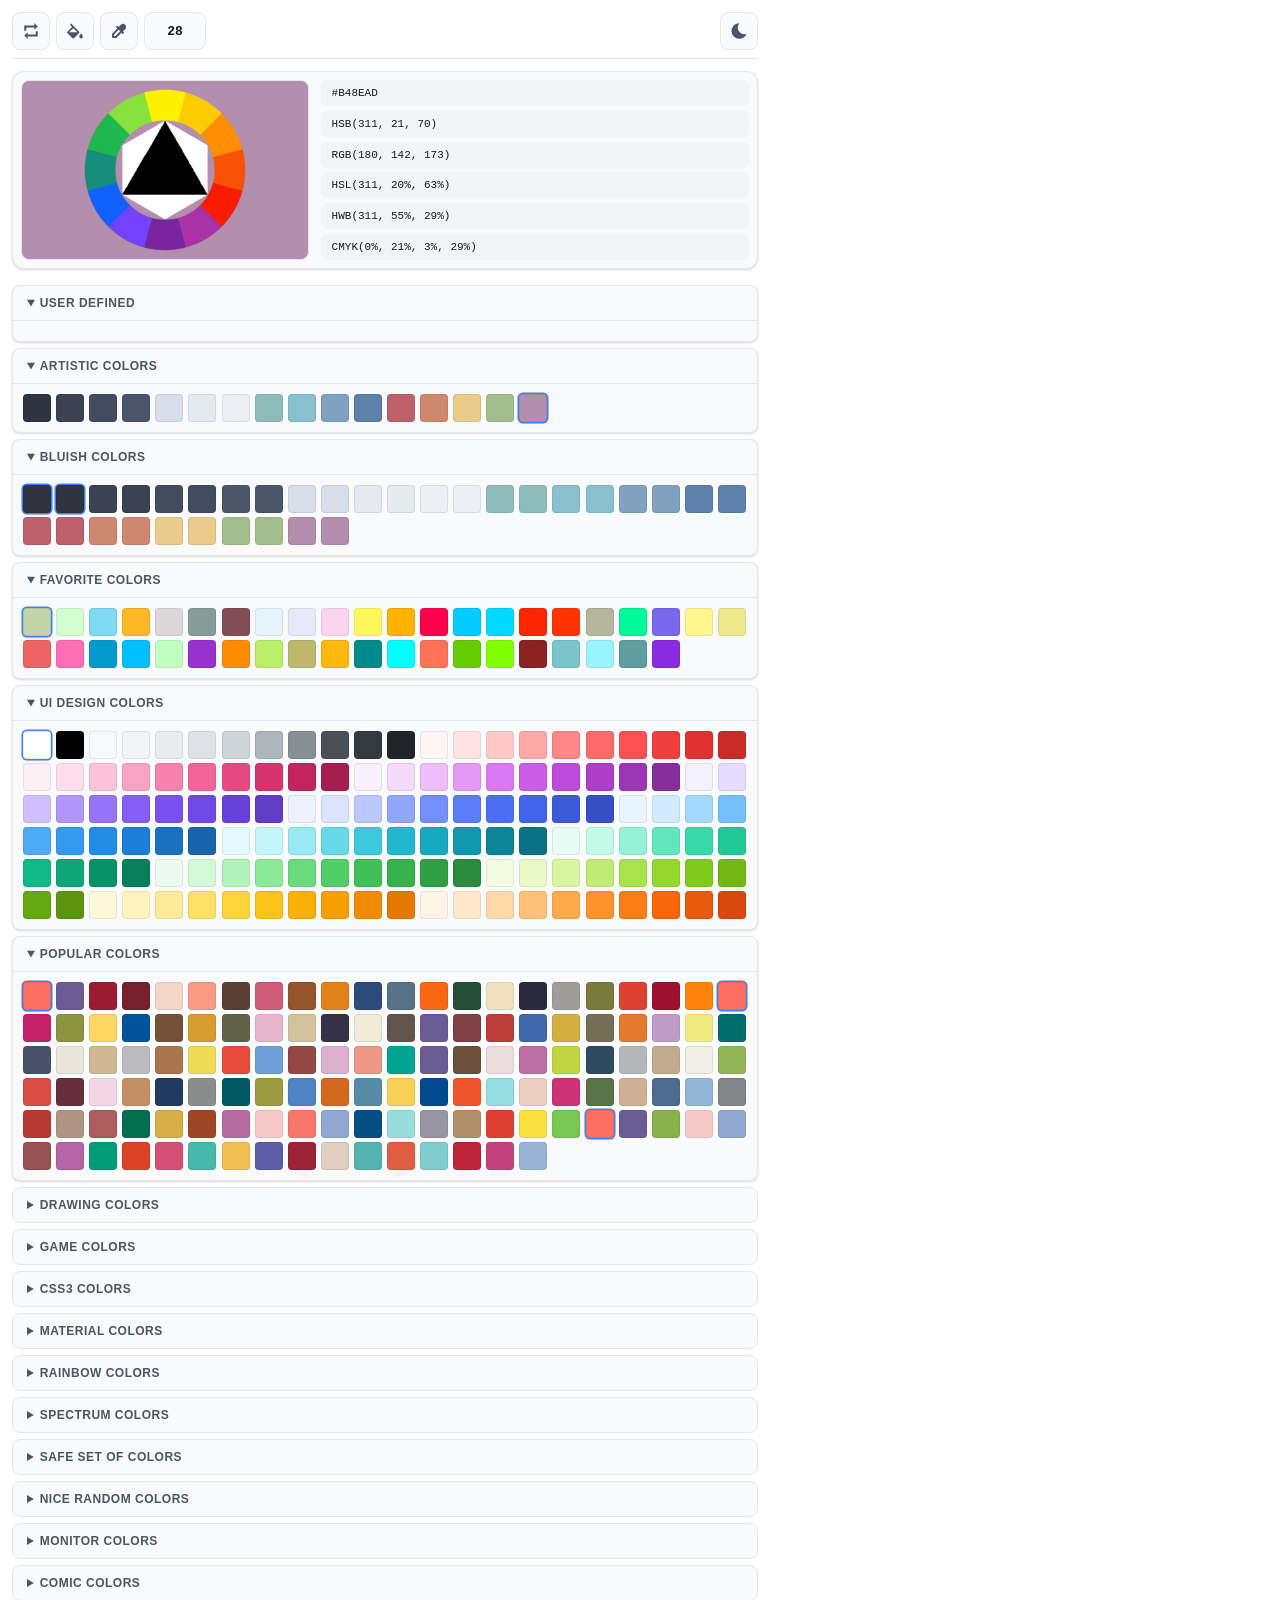
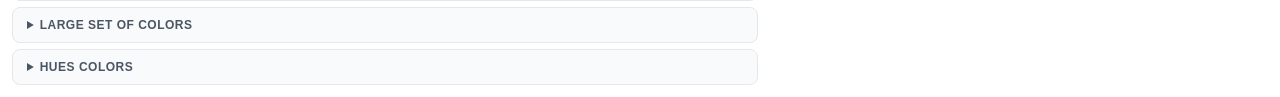
==== chrome/page/index.html @ 73e1370f "Initial commit" ====
<!DOCTYPE html>
<html lang="en">

<head>
  <meta charset="UTF-8">
  <meta http-equiv="Content-Type" content="text/html; charset=utf-8">
  <meta name="viewport" content="width=device-width, initial-scale=1.0">
  <title>Color PickUp</title>
  <link type="text/css" rel="stylesheet" href="index.css">
</head>

<body>
  <!-- Main Header Control Grid -->
  <header class="controlHeader">
    <div class="controlLeft">
      <button class="controlButton" id="clearHistory" title="Clear History">
        <svg>
          <use href="#iconClear"></use>
        </svg>
      </button>
      <button class="controlButton" id="colorPicker" title="Color Picker">
        <svg>
          <use href="#iconColorPicker"></use>
        </svg>
      </button>
      <button class="controlButton" id="eyeDropper" title="Eye Dropper">
        <svg>
          <use href="#iconEyeDropper"></use>
        </svg>
      </button>
      <div class="controlButton" id="tileSize" title="Tile Size (px)">
        <input id="sizeInput" type="number" value="28" min="8" max="128" step="1">
      </div>
    </div>

    <div class="controlRight">
      <button class="toolButton" id="reloadUi" title="Reload UI">
        <svg>
          <use href="#iconReload"></use>
        </svg>
      </button>
      <button class="toolButton" id="themeToggle" title="Dark | Light Mode">
        <svg>
          <use href="#iconTheme"></use>
        </svg>
      </button>
      <button class="toolButton" id="supportLink" title="Support Page">
        <svg>
          <use href="#iconSupport"></use>
        </svg>
      </button>
      <button class="toolButton" id="donationLink" title="Make a Donation">
        <svg>
          <use href="#iconDonation"></use>
        </svg>
      </button>
    </div>
  </header>

  <!-- Main Active Workspace -->
  <main class="pickerWorkspace">
    <div class="colorDisplaySection">
      <div class="colorPreviewContainer">
        <input id="pickerNative" type="color">
      </div>
      <div class="colorDetailsContainer" id="colorDetails">
        <input type="text" value="Loading..." readonly class="colorCodeInput">
        <input type="text" value="Loading..." readonly class="colorCodeInput">
        <input type="text" value="Loading..." readonly class="colorCodeInput">
        <input type="text" value="Loading..." readonly class="colorCodeInput">
        <input type="text" value="Loading..." readonly class="colorCodeInput">
        <input type="text" value="Loading..." readonly class="colorCodeInput">
      </div>
    </div>
  </main>

  <!-- Palette Collapsible Lists -->
  <section class="paletteSection">
    <details class="paletteAccordion" index="0">
      <summary class="paletteSummary">User defined</summary>
      <div class="paletteTiles userTiles"></div>
    </details>
    <details class="paletteAccordion" index="1">
      <summary class="paletteSummary">Artistic colors</summary>
      <div class="paletteTiles artisticTiles"></div>
    </details>
    <details class="paletteAccordion" index="2">
      <summary class="paletteSummary">Bluish colors</summary>
      <div class="paletteTiles bluishTiles"></div>
    </details>
    <details class="paletteAccordion" index="3">
      <summary class="paletteSummary">Favorite colors</summary>
      <div class="paletteTiles favoriteTiles"></div>
    </details>
    <details class="paletteAccordion" index="4">
      <summary class="paletteSummary">UI design colors</summary>
      <div class="paletteTiles uiDesignTiles"></div>
    </details>
    <details class="paletteAccordion" index="5">
      <summary class="paletteSummary">Popular colors</summary>
      <div class="paletteTiles popularTiles"></div>
    </details>
    <details class="paletteAccordion" index="6">
      <summary class="paletteSummary">Drawing colors</summary>
      <div class="paletteTiles drawingTiles"></div>
    </details>
    <details class="paletteAccordion" index="7">
      <summary class="paletteSummary">Game colors</summary>
      <div class="paletteTiles gameTiles"></div>
    </details>
    <details class="paletteAccordion" index="8">
      <summary class="paletteSummary">CSS3 colors</summary>
      <div class="paletteTiles css3Tiles"></div>
    </details>
    <details class="paletteAccordion" index="9">
      <summary class="paletteSummary">Material colors</summary>
      <div class="paletteTiles materialTiles"></div>
    </details>
    <details class="paletteAccordion" index="10">
      <summary class="paletteSummary">Rainbow colors</summary>
      <div class="paletteTiles rainbowTiles"></div>
    </details>
    <details class="paletteAccordion" index="11">
      <summary class="paletteSummary">Spectrum colors</summary>
      <div class="paletteTiles spectrumTiles"></div>
    </details>
    <details class="paletteAccordion" index="12">
      <summary class="paletteSummary">Safe set of colors</summary>
      <div class="paletteTiles safeTiles"></div>
    </details>
    <details class="paletteAccordion" index="13">
      <summary class="paletteSummary">Nice Random colors</summary>
      <div class="paletteTiles randomTiles"></div>
    </details>
    <details class="paletteAccordion" index="14">
      <summary class="paletteSummary">Monitor colors</summary>
      <div class="paletteTiles monitorTiles"></div>
    </details>
    <details class="paletteAccordion" index="15">
      <summary class="paletteSummary">Comic colors</summary>
      <div class="paletteTiles comicTiles"></div>
    </details>
    <details class="paletteAccordion" index="16">
      <summary class="paletteSummary">Large set of colors</summary>
      <div class="paletteTiles largeTiles"></div>
    </details>
    <details class="paletteAccordion" index="17">
      <summary class="paletteSummary">Hues colors</summary>
      <div class="paletteTiles huesTiles"></div>
    </details>
  </section>

  <!-- Embedded Sprite Sheet (Ensures reliable local references across Extension popups and standard Web contexts) -->
  <svg xmlns="http://www.w3.org/2000/svg" style="display: none;">
    <symbol id="iconClear" viewBox="0 0 48 48">
      <path
        d="M 9.8212753,13.365952 H 34.12766 V 20.455317 L 44.25532,10.327657 34.12766,0.199997 V 7.2893585 H 3.744681 V 22.987232 H 9.8212753 Z" />
      <path
        d="M 38.178723,34.634044 13.872338,34.634037 13.872339,27.544678 3.744681,37.672337 13.872339,47.8 13.87234,40.710639 44.255317,40.710637 44.255318,25.012763 38.178724,25.012764 Z" />
    </symbol>
    <symbol id="iconColorPicker" viewBox="0 0 48 48">
      <path
        d="M 35.906476,25.148906 12.562765,1.8051949 8.8679796,5.4999776 15.08253,11.714523 1.6481437,25.148906 C 0.12061846,26.676428 0.12061846,29.15703 1.6481437,30.684552 L 16.009483,45.045899 C 16.766726,45.816189 17.772016,46.194805 18.777306,46.194805 19.782607,46.194805 20.787897,45.816189 21.545129,45.045899 L 35.906476,30.684552 C 37.433998,29.15703 37.433998,26.676428 35.906476,25.148906 Z M 6.25683,27.916729 18.777306,15.40931 31.297794,27.916729 Z M 42.277691,31.833458 C 42.277691,31.833458 37.055382,37.486604 37.055382,40.972496 37.055382,43.857819 39.392368,46.194805 42.277691,46.194805 45.163014,46.194805 47.5,43.857819 47.5,40.972496 47.5,37.486604 42.277691,31.833458 42.277691,31.833458 Z" />
    </symbol>
    <symbol id="iconEyeDropper" viewBox="0 0 96 96">
      <path
        d="M90,24.0217a17.9806,17.9806,0,0,0-5.2969-12.7968,18.5331,18.5331,0,0,0-25.6054,0L46.23,24.0972,41.9121,19.78a5.9994,5.9994,0,1,0-8.4844,8.4844l4.3184,4.3184L7.7578,62.5647A5.9956,5.9956,0,0,0,6,66.8069V83.9221a5.9966,5.9966,0,0,0,6,6H29.1152a5.9956,5.9956,0,0,0,4.2422-1.7578L63.34,58.176l4.3184,4.3184A5.9994,5.9994,0,0,0,76.1426,54.01L71.825,49.6924,84.6973,36.8245A17.9861,17.9861,0,0,0,90,24.0217Zm-63.3691,53.9H18V69.2913L46.2305,41.0667l8.625,8.625Z" />
    </symbol>
    <symbol id="iconReload" viewBox="0 0 512 512">
      <path
        d="M281.525,228.102l104.758-78.042 c12.082-12.085,12.082-24.259,0-36.342L281.525,35.674c-3.274-2.359-7.359-3.725-11.723-3.725c-10.992,0-19.803,8.536-19.803,19.083  v35.429C144.611,86.737,59.205,172.046,59.205,277.258c0,105.396,85.672,190.793,191.248,190.793 c98.03,0,178.809-73.498,189.977-168.169c0.092-0.275,0.367-3.187,0.367-4.455c0-9.992-8.181-18.169-18.261-18.169h-45.793 c-14.993,0-26.349,10.355-27.893,18.986c-8.811,46.156-49.519,80.954-98.397,80.954c-55.329,0-100.127-44.701-100.127-99.94 c0-55.064,44.523-99.667,99.674-99.941v35.437c0,10.541,8.811,19.076,19.803,19.076C274.166,231.83,278.251,230.471,281.525,228.102 z" />
    </symbol>
    <symbol id="iconTheme" viewBox="0 0 122.8799 122.8799">
      <path
        d="M 63.550085,1.4875858 A 60.101027,60.101027 0 0 0 3.45,61.587666 60.101027,60.101027 0 0 0 63.550085,121.6899 60.101027,60.101027 0 0 0 119.56373,83.196612 50.463617,50.463617 0 0 1 102.0998,86.352622 50.463617,50.463617 0 0 1 51.637166,35.887862 50.463617,50.463617 0 0 1 65.189815,1.5691534 60.101027,60.101027 0 0 0 63.550085,1.4875858 Z" />
    </symbol>
    <symbol id="iconSupport" viewBox="0 0 1792 1792">
      <path
        d="M1088 1256v240q0 16-12 28t-28 12h-240q-16 0-28-12t-12-28v-240q0-16 12-28t28-12h240q16 0 28 12t12 28zm316-600q0 54-15.5 101t-35 76.5-55 59.5-57.5 43.5-61 35.5q-41 23-68.5 65t-27.5 67q0 17-12 32.5t-28 15.5h-240q-15 0-25.5-18.5t-10.5-37.5v-45q0-83 65-156.5t143-108.5q59-27 84-56t25-76q0-42-46.5-74t-107.5-32q-65 0-108 29-35 25-107 115-13 16-31 16-12 0-25-8l-164-125q-13-10-15.5-25t5.5-28q160-266 464-266 80 0 161 31t146 83 106 127.5 41 158.5z" />
    </symbol>
    <symbol id="iconDonation" viewBox="-0.709 -11.555 141.732 141.732">
      <path
        d="M140.314,37.654C140.314,16.858,123.402,0,102.537,0c-13.744,0-25.77,7.317-32.379,18.255C63.549,7.317,51.521,0,37.777,0 C16.912,0,0,16.858,0,37.654c0,10.821,4.588,20.57,11.922,27.438h-0.01l54.084,51.584c0.992,1.188,2.48,1.945,4.148,1.945 c1.545,0,2.936-0.653,3.92-1.696l54.346-51.833h-0.016C135.729,58.225,140.314,48.476,140.314,37.654" />
    </symbol>
  </svg>

  <!-- External Palette Data Sources (Order maintained relative to /page/) -->
  <script type="text/javascript" src="pallets/artistic.js"></script>
  <script type="text/javascript" src="pallets/bluish.js"></script>
  <script type="text/javascript" src="pallets/comic.js"></script>
  <script type="text/javascript" src="pallets/css3.js"></script>
  <script type="text/javascript" src="pallets/drawing.js"></script>
  <script type="text/javascript" src="pallets/favorite.js"></script>
  <script type="text/javascript" src="pallets/game.js"></script>
  <script type="text/javascript" src="pallets/hues.js"></script>
  <script type="text/javascript" src="pallets/large.js"></script>
  <script type="text/javascript" src="pallets/material.js"></script>
  <script type="text/javascript" src="pallets/monitor.js"></script>
  <script type="text/javascript" src="pallets/popular.js"></script>
  <script type="text/javascript" src="pallets/rainbow.js"></script>
  <script type="text/javascript" src="pallets/random.js"></script>
  <script type="text/javascript" src="pallets/safe.js"></script>
  <script type="text/javascript" src="pallets/spectrum.js"></script>
  <script type="text/javascript" src="pallets/ui.js"></script>

  <script type="text/javascript" src="pallets/notify.js"></script>
  <!-- Main Script -->
  <script type="text/javascript" src="index.js"></script>
</body>

</html>
---- chrome/page/index.css ----
:root {
  /* Dynamic Tile Dimensions (Modified by JS) */
  --tileWidth: 28px;
  --tileHeight: 28px;

  /* Light Theme Color Tokens */
  --bgColor: #ffffff;
  --surfaceColor: #f9fafb;
  --surfaceColorSecondary: #f3f4f6;
  --surfaceColorHover: #e5e7eb;
  --textColor: #111827;
  --textColorMuted: #4b5563;
  --borderColor: #e5e7eb;
  --accentColor: #3b82f6;
  --shadowSubtle: 0 1px 3px rgba(0, 0, 0, 0.1), 0 1px 2px rgba(0, 0, 0, 0.06);
  --shadowMedium: 0 4px 6px -1px rgba(0, 0, 0, 0.1), 0 2px 4px -1px rgba(0, 0, 0, 0.06);
  --fontSans: -apple-system, BlinkMacSystemFont, "Segoe UI", Roboto, "Helvetica Neue", Arial, sans-serif;
  --fontMono: ui-monospace, SFMono-Regular, Menlo, Monaco, Consolas, monospace;
}

/* Dark Theme Color Tokens */
html[theme="dark"] {
  --bgColor: #121212;
  --surfaceColor: #1e1e1e;
  --surfaceColorSecondary: #272727;
  --surfaceColorHover: #333333;
  --textColor: #f9fafb;
  --textColorMuted: #9ca3af;
  --borderColor: #2d2d2d;
  --shadowSubtle: 0 1px 3px rgba(0, 0, 0, 0.3);
  --shadowMedium: 0 4px 12px rgba(0, 0, 0, 0.4);
}

/* Base Document Reset */
* {
  box-sizing: border-box;
  margin: 0;
  padding: 0;
}

body {
  font-family: var(--fontSans);
  color: var(--textColor);
  background-color: var(--bgColor);
  width: 100%;
  min-width: 440px;
  max-width: 770px;
  overflow-x: hidden;
  overflow-y: auto;
  height: auto;
  min-height: 500px;
  padding: 12px;
  transition: background-color 0.2s ease, color 0.2s ease;
}

/* 1. Header & Control Bar styling */
.controlHeader {
  display: flex;
  justify-content: space-between;
  align-items: center;
  border-bottom: 1px solid var(--borderColor);
  padding-bottom: 8px;
  margin-bottom: 12px;
}

.controlLeft,
.controlRight {
  display: flex;
  gap: 6px;
  align-items: center;
}

/* Unified Control Buttons */
.controlButton,
.toolButton {
  background: var(--surfaceColor);
  border: 1px solid var(--borderColor);
  border-radius: 8px;
  cursor: pointer;
  width: 38px;
  height: 38px;
  display: flex;
  align-items: center;
  justify-content: center;
  transition: all 0.15s ease-in-out;
  color: var(--textColor);
}

.controlButton:hover,
.toolButton:hover {
  background-color: var(--surfaceColorHover);
  box-shadow: var(--shadowSubtle);
  transform: translateY(-1px);
}

.controlButton svg,
.toolButton svg {
  width: 16px;
  height: 16px;
  fill: var(--textColorMuted);
  pointer-events: none;
  transition: fill 0.15s ease;
}

.controlButton:hover svg,
.toolButton:hover svg {
  fill: var(--textColor);
}

/* Tile Size Control Specifics */
#tileSize {
  width: auto;
  padding: 0 6px;
}

#sizeInput {
  background: transparent;
  border: none;
  color: var(--textColor);
  font-family: var(--fontMono);
  font-weight: 600;
  font-size: 13px;
  width: 48px;
  text-align: center;
  outline: none;
}

#sizeInput::-webkit-inner-spin-button,
#sizeInput::-webkit-outer-spin-button {
  appearance: none;
  display: none;
  opacity: 1;
}

/* Hide Web specific controls inside extension popup contexts */
html[context="webapp"] #reloadUi,
html[context="webapp"] #supportLink,
html[context="webapp"] #donationLink {
  display: none;
}

/* 2. Workspace & Color Details Area */
.pickerWorkspace {
  margin-bottom: 16px;
}

.colorDisplaySection {
  display: flex;
  background-color: var(--surfaceColor);
  border: 1px solid var(--borderColor);
  border-radius: 12px;
  padding: 8px;
  gap: 12px;
  box-shadow: var(--shadowSubtle);
}

/* Color Picker Container styling */
.colorPreviewContainer {
  flex: 1;
  min-width: 130px;
  height: 180px;
  border-radius: 8px;
  overflow: hidden;
  border: 1px solid var(--borderColor);
  cursor: pointer;
  position: relative;
  background-size: 16px 16px;
  background-image:
    linear-gradient(45deg, var(--borderColor) 25%, transparent 25%),
    linear-gradient(-45deg, var(--borderColor) 25%, transparent 25%),
    linear-gradient(45deg, transparent 75%, var(--borderColor) 75%),
    linear-gradient(-45deg, transparent 75%, var(--borderColor) 75%);
  transition: transform 0.2s ease;
}

.colorPreviewContainer:hover {
  transform: scale(1.01);
}

#pickerNative {
  width: 100%;
  min-height: 100px;
  height: 100%;
  opacity: 0;
  cursor: pointer;
}

/* Numeric Code Inputs Column */
.colorDetailsContainer {
  display: flex;
  flex-direction: column;
  justify-content: space-between;
  gap: 4px;
  flex: 1.5;
}

.colorCodeInput {
  background: var(--surfaceColorSecondary);
  color: var(--textColor);
  border: 1px solid transparent;
  border-radius: 6px;
  height: 26px;
  font-family: var(--fontMono);
  font-size: 11px;
  font-weight: 500;
  padding: 0 10px;
  width: 100%;
  cursor: pointer;
  text-align: left;
  outline: none;
  transition: all 0.15s ease;
}

.colorCodeInput:hover {
  background-color: var(--surfaceColorHover);
  border-color: var(--borderColor);
  box-shadow: var(--shadowSubtle);
}

/* 3. Palette Expansion Accoridons */
.paletteSection {
  display: flex;
  flex-direction: column;
  gap: 6px;
}

.paletteAccordion {
  background-color: var(--surfaceColor);
  border: 1px solid var(--borderColor);
  border-radius: 8px;
  overflow: hidden;
  transition: box-shadow 0.2s ease;
}

.paletteAccordion[open] {
  box-shadow: var(--shadowSubtle);
}

.paletteSummary {
  padding: 10px 14px;
  font-size: 12px;
  font-weight: 600;
  letter-spacing: 0.5px;
  cursor: pointer;
  user-select: none;
  text-transform: uppercase;
  color: var(--textColorMuted);
  outline: none;
  transition: background-color 0.15s ease, color 0.15s ease;
}

.paletteSummary:hover {
  background-color: var(--surfaceColorHover);
  color: var(--textColor);
}

/* Palette Tile Grids */
.paletteTiles {
  padding: 10px;
  border-top: 1px solid var(--borderColor);
  display: grid;
  grid-template-columns: repeat(auto-fill, minmax(var(--tileWidth), 1fr));
  gap: 4px;
  max-height: 240px;
  overflow-y: auto;
}

.paletteTiles input {
  border: 1px solid rgba(0, 0, 0, 0.08);
  padding: 0;
  margin: 0;
  cursor: pointer;
  border-radius: 4px;
  width: var(--tileWidth) !important;
  height: var(--tileHeight) !important;
  min-width: var(--tileWidth);
  max-width: var(--tileWidth);
  min-height: var(--tileHeight);
  max-height: var(--tileHeight);
  outline: none;
  text-align: center;
  color: transparent;
  transition: transform 0.1s cubic-bezier(0.175, 0.885, 0.32, 1.275), box-shadow 0.1s ease;
}

html[theme="dark"] .paletteTiles input {
  border-color: rgba(255, 255, 255, 0.08);
}

.paletteTiles input:hover {
  transform: scale(1.25);
  box-shadow: var(--shadowMedium);
  z-index: 5;
}

/* Style for selected state checkmark within tile inputs */
.paletteTiles input[value="✓"] {
  color: rgb(189, 187, 187) !important;
  font-size: 11px;
  font-weight: bold;
  text-shadow: 0 1px 2px rgba(0, 0, 0, 0.6);
}

/* 4. Responsive Adaptations */
@media (max-width: 480px) {
  body {
    min-width: 360px;
    padding: 8px;
  }

  .colorDisplaySection {
    flex-direction: column;
  }

  .colorPreviewContainer {
    width: 100%;
    height: 120px;
  }
}
::-webkit-scrollbar {
    width: 4px;
    height: 4px;
}

::-webkit-scrollbar-track {
    background: transparent;
    margin-block:5px;}

::-webkit-scrollbar-thumb {
    background: var(--accentColor);
    border-radius:20px;
    cursor: grab;
}

::-webkit-scrollbar-thumb:active {
    background: var(--surfaceColorHover);
    cursor: grabbing;
}
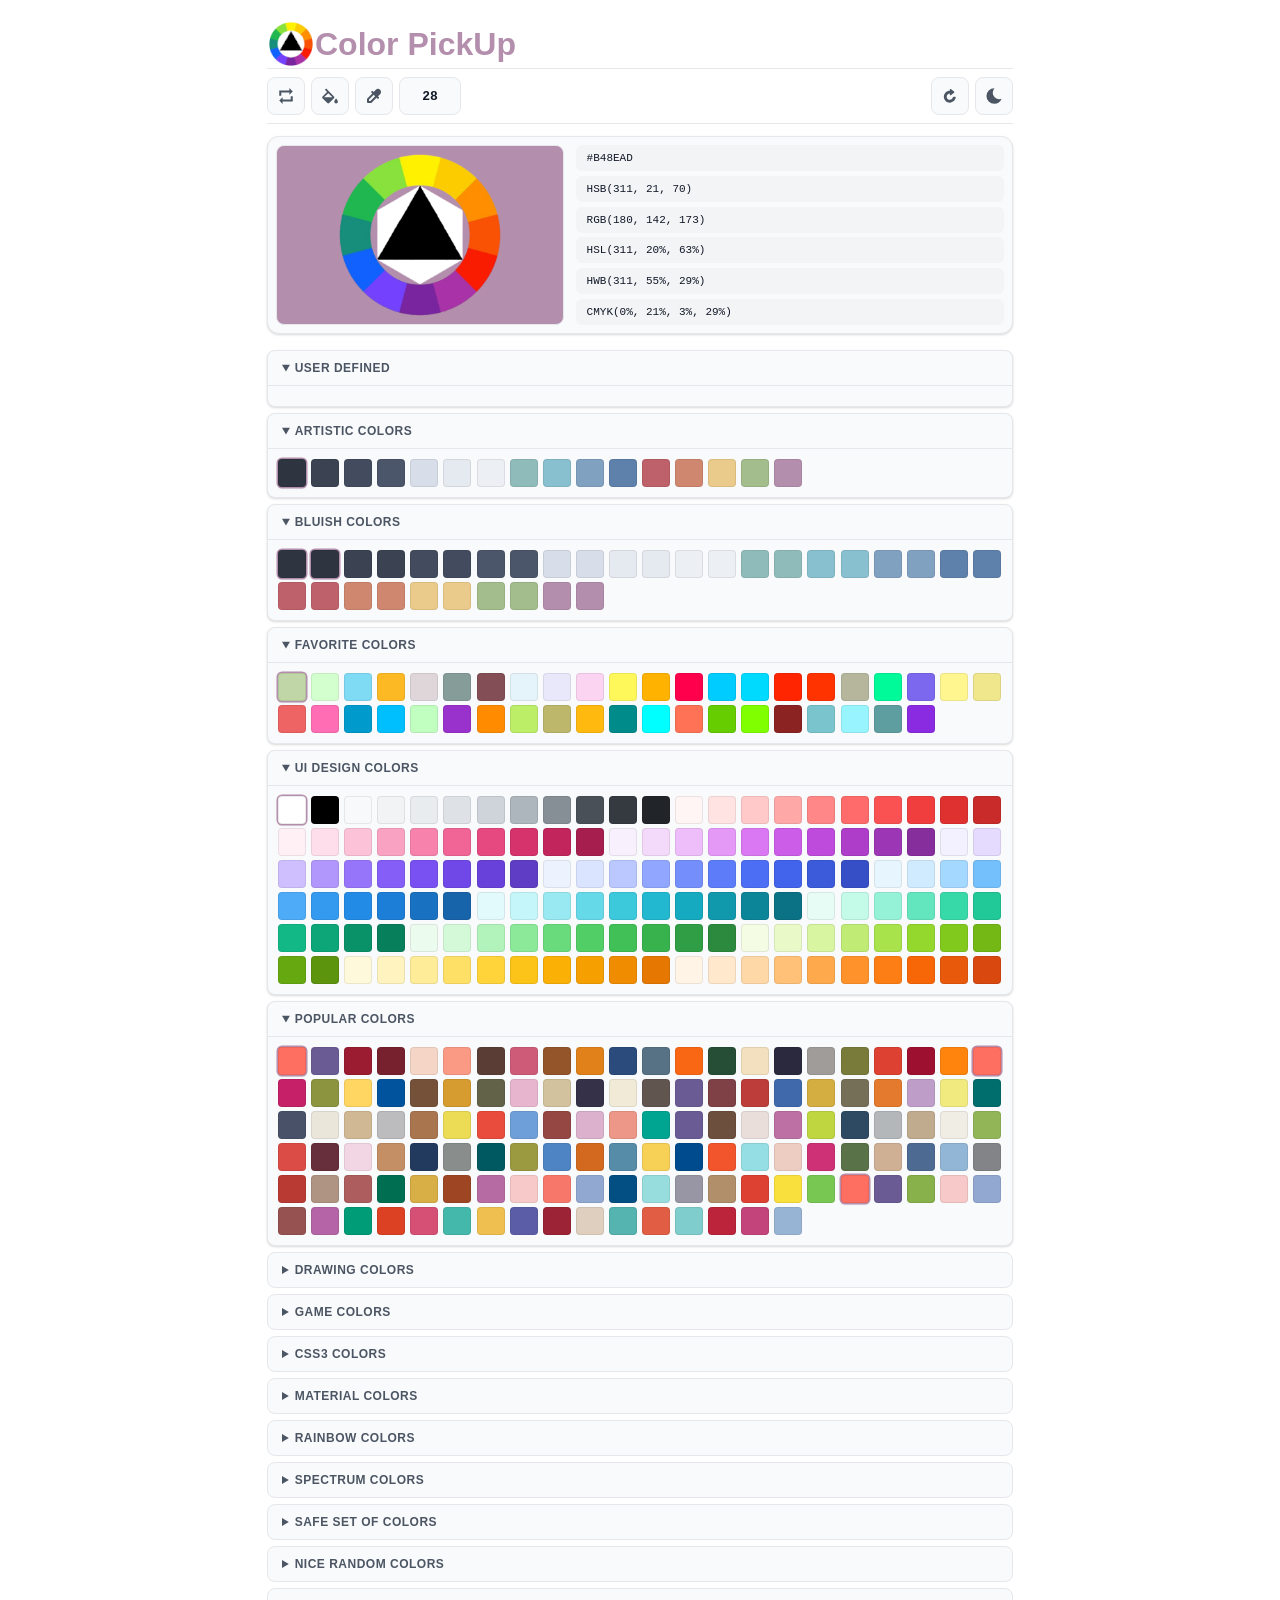
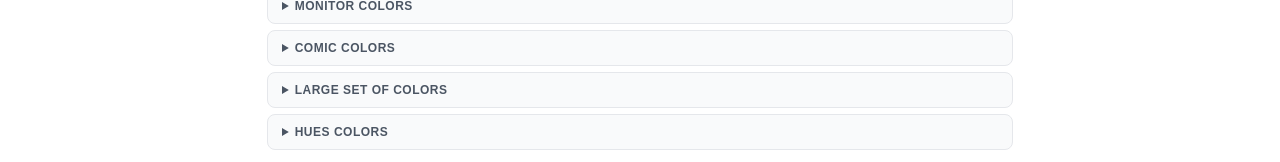
==== commit e8867a3b: "Update & improve the ui and boost the performance add new auto accent feature match to selected colo" ====
--- a/chrome/page/index.html
+++ b/chrome/page/index.html
@@ -5,59 +5,55 @@
   <meta charset="UTF-8">
   <meta http-equiv="Content-Type" content="text/html; charset=utf-8">
   <meta name="viewport" content="width=device-width, initial-scale=1.0">
+  
+  <link rel="manifest" href="manifest.webmanifest">
   <title>Color PickUp</title>
   <link type="text/css" rel="stylesheet" href="index.css">
 </head>
 
 <body>
-  <!-- Main Header Control Grid -->
-  <header class="controlHeader">
-    <div class="controlLeft">
-      <button class="controlButton" id="clearHistory" title="Clear History">
-        <svg>
-          <use href="#iconClear"></use>
-        </svg>
-      </button>
-      <button class="controlButton" id="colorPicker" title="Color Picker">
-        <svg>
-          <use href="#iconColorPicker"></use>
-        </svg>
-      </button>
-      <button class="controlButton" id="eyeDropper" title="Eye Dropper">
-        <svg>
-          <use href="#iconEyeDropper"></use>
-        </svg>
-      </button>
-      <div class="controlButton" id="tileSize" title="Tile Size (px)">
-        <input id="sizeInput" type="number" value="28" min="8" max="128" step="1">
+  <header class="header">
+    <div class="titleHeader">
+      <img src="../icons/48.png" alt="">
+      <h1 class="titleHeaderHeading" id="titleHeaderHeading">Color PickUp</h1>
+    </div>
+    <div class="controlHeader">
+      <div class="controlLeft">
+        <button class="controlButton" id="clearHistory" title="Clear History">
+          <svg>
+            <use href="#iconClear"></use>
+          </svg>
+        </button>
+        <button class="controlButton" id="colorPicker" title="Color Picker">
+          <svg>
+            <use href="#iconColorPicker"></use>
+          </svg>
+        </button>
+        <button class="controlButton" id="eyeDropper" title="Eye Dropper">
+          <svg>
+            <use href="#iconEyeDropper"></use>
+          </svg>
+        </button>
+        <div class="controlButton" id="tileSize" title="Tile Size (px)">
+          <input id="sizeInput" type="number" value="28" min="8" max="128" step="1">
+        </div>
       </div>
-    </div>
 
-    <div class="controlRight">
-      <button class="toolButton" id="reloadUi" title="Reload UI">
-        <svg>
-          <use href="#iconReload"></use>
-        </svg>
-      </button>
-      <button class="toolButton" id="themeToggle" title="Dark | Light Mode">
-        <svg>
-          <use href="#iconTheme"></use>
-        </svg>
-      </button>
-      <button class="toolButton" id="supportLink" title="Support Page">
-        <svg>
-          <use href="#iconSupport"></use>
-        </svg>
-      </button>
-      <button class="toolButton" id="donationLink" title="Make a Donation">
-        <svg>
-          <use href="#iconDonation"></use>
-        </svg>
-      </button>
+      <div class="controlRight">
+        <button class="toolButton" id="reloadUi" title="Reload UI">
+          <svg>
+            <use href="#iconReload"></use>
+          </svg>
+        </button>
+        <button class="toolButton" id="themeToggle" title="Dark | Light Mode">
+          <svg>
+            <use href="#iconTheme"></use>
+          </svg>
+        </button>
+      </div>
     </div>
   </header>
 
-  <!-- Main Active Workspace -->
   <main class="pickerWorkspace">
     <div class="colorDisplaySection">
       <div class="colorPreviewContainer">
@@ -74,7 +70,6 @@
     </div>
   </main>
 
-  <!-- Palette Collapsible Lists -->
   <section class="paletteSection">
     <details class="paletteAccordion" index="0">
       <summary class="paletteSummary">User defined</summary>
@@ -150,7 +145,6 @@
     </details>
   </section>
 
-  <!-- Embedded Sprite Sheet (Ensures reliable local references across Extension popups and standard Web contexts) -->
   <svg xmlns="http://www.w3.org/2000/svg" style="display: none;">
     <symbol id="iconClear" viewBox="0 0 48 48">
       <path
@@ -174,17 +168,8 @@
       <path
         d="M 63.550085,1.4875858 A 60.101027,60.101027 0 0 0 3.45,61.587666 60.101027,60.101027 0 0 0 63.550085,121.6899 60.101027,60.101027 0 0 0 119.56373,83.196612 50.463617,50.463617 0 0 1 102.0998,86.352622 50.463617,50.463617 0 0 1 51.637166,35.887862 50.463617,50.463617 0 0 1 65.189815,1.5691534 60.101027,60.101027 0 0 0 63.550085,1.4875858 Z" />
     </symbol>
-    <symbol id="iconSupport" viewBox="0 0 1792 1792">
-      <path
-        d="M1088 1256v240q0 16-12 28t-28 12h-240q-16 0-28-12t-12-28v-240q0-16 12-28t28-12h240q16 0 28 12t12 28zm316-600q0 54-15.5 101t-35 76.5-55 59.5-57.5 43.5-61 35.5q-41 23-68.5 65t-27.5 67q0 17-12 32.5t-28 15.5h-240q-15 0-25.5-18.5t-10.5-37.5v-45q0-83 65-156.5t143-108.5q59-27 84-56t25-76q0-42-46.5-74t-107.5-32q-65 0-108 29-35 25-107 115-13 16-31 16-12 0-25-8l-164-125q-13-10-15.5-25t5.5-28q160-266 464-266 80 0 161 31t146 83 106 127.5 41 158.5z" />
-    </symbol>
-    <symbol id="iconDonation" viewBox="-0.709 -11.555 141.732 141.732">
-      <path
-        d="M140.314,37.654C140.314,16.858,123.402,0,102.537,0c-13.744,0-25.77,7.317-32.379,18.255C63.549,7.317,51.521,0,37.777,0 C16.912,0,0,16.858,0,37.654c0,10.821,4.588,20.57,11.922,27.438h-0.01l54.084,51.584c0.992,1.188,2.48,1.945,4.148,1.945 c1.545,0,2.936-0.653,3.92-1.696l54.346-51.833h-0.016C135.729,58.225,140.314,48.476,140.314,37.654" />
-    </symbol>
   </svg>
 
-  <!-- External Palette Data Sources (Order maintained relative to /page/) -->
   <script type="text/javascript" src="pallets/artistic.js"></script>
   <script type="text/javascript" src="pallets/bluish.js"></script>
   <script type="text/javascript" src="pallets/comic.js"></script>
@@ -204,8 +189,8 @@
   <script type="text/javascript" src="pallets/ui.js"></script>
 
   <script type="text/javascript" src="pallets/notify.js"></script>
-  <!-- Main Script -->
   <script type="text/javascript" src="index.js"></script>
+  <script src="toaster.js"></script>
 </body>
 
 </html>
--- a/chrome/page/index.css
+++ b/chrome/page/index.css
@@ -1,9 +1,6 @@
 :root {
-  /* Dynamic Tile Dimensions (Modified by JS) */
   --tileWidth: 28px;
   --tileHeight: 28px;
-
-  /* Light Theme Color Tokens */
   --bgColor: #ffffff;
   --surfaceColor: #f9fafb;
   --surfaceColorSecondary: #f3f4f6;
@@ -18,7 +15,6 @@
   --fontMono: ui-monospace, SFMono-Regular, Menlo, Monaco, Consolas, monospace;
 }
 
-/* Dark Theme Color Tokens */
 html[theme="dark"] {
   --bgColor: #121212;
   --surfaceColor: #1e1e1e;
@@ -31,7 +27,6 @@
   --shadowMedium: 0 4px 12px rgba(0, 0, 0, 0.4);
 }
 
-/* Base Document Reset */
 * {
   box-sizing: border-box;
   margin: 0;
@@ -45,15 +40,28 @@
   width: 100%;
   min-width: 440px;
   max-width: 770px;
-  overflow-x: hidden;
-  overflow-y: auto;
+  overflow: hidden auto;
   height: auto;
   min-height: 500px;
   padding: 12px;
+  margin: auto;
   transition: background-color 0.2s ease, color 0.2s ease;
 }
 
-/* 1. Header & Control Bar styling */
+.titleHeader {
+  pointer-events: none;
+  display: flex;
+  justify-content: flex-start;
+  align-items: center;
+  margin: 0.5rem auto;
+  border-bottom: 1px solid var(--borderColor);
+}
+
+.titleHeaderHeading {
+  font-size: 2rem;
+  font-weight: 700;
+}
+
 .controlHeader {
   display: flex;
   justify-content: space-between;
@@ -70,7 +78,6 @@
   align-items: center;
 }
 
-/* Unified Control Buttons */
 .controlButton,
 .toolButton {
   background: var(--surfaceColor);
@@ -107,7 +114,6 @@
   fill: var(--textColor);
 }
 
-/* Tile Size Control Specifics */
 #tileSize {
   width: auto;
   padding: 0 6px;
@@ -132,14 +138,6 @@
   opacity: 1;
 }
 
-/* Hide Web specific controls inside extension popup contexts */
-html[context="webapp"] #reloadUi,
-html[context="webapp"] #supportLink,
-html[context="webapp"] #donationLink {
-  display: none;
-}
-
-/* 2. Workspace & Color Details Area */
 .pickerWorkspace {
   margin-bottom: 16px;
 }
@@ -154,7 +152,6 @@
   box-shadow: var(--shadowSubtle);
 }
 
-/* Color Picker Container styling */
 .colorPreviewContainer {
   flex: 1;
   min-width: 130px;
@@ -185,7 +182,6 @@
   cursor: pointer;
 }
 
-/* Numeric Code Inputs Column */
 .colorDetailsContainer {
   display: flex;
   flex-direction: column;
@@ -217,7 +213,6 @@
   box-shadow: var(--shadowSubtle);
 }
 
-/* 3. Palette Expansion Accoridons */
 .paletteSection {
   display: flex;
   flex-direction: column;
@@ -254,7 +249,6 @@
   color: var(--textColor);
 }
 
-/* Palette Tile Grids */
 .paletteTiles {
   padding: 10px;
   border-top: 1px solid var(--borderColor);
@@ -293,7 +287,6 @@
   z-index: 5;
 }
 
-/* Style for selected state checkmark within tile inputs */
 .paletteTiles input[value="✓"] {
   color: rgb(189, 187, 187) !important;
   font-size: 11px;
@@ -301,7 +294,6 @@
   text-shadow: 0 1px 2px rgba(0, 0, 0, 0.6);
 }
 
-/* 4. Responsive Adaptations */
 @media (max-width: 480px) {
   body {
     min-width: 360px;
@@ -317,22 +309,24 @@
     height: 120px;
   }
 }
+
 ::-webkit-scrollbar {
-    width: 4px;
-    height: 4px;
+  width: 4px;
+  height: 4px;
 }
 
 ::-webkit-scrollbar-track {
-    background: transparent;
-    margin-block:5px;}
+  background: transparent;
+  margin-block: 5px;
+}
 
 ::-webkit-scrollbar-thumb {
-    background: var(--accentColor);
-    border-radius:20px;
-    cursor: grab;
+  background: var(--accentColor);
+  border-radius: 20px;
+  cursor: grab;
 }
 
 ::-webkit-scrollbar-thumb:active {
-    background: var(--surfaceColorHover);
-    cursor: grabbing;
+  background: var(--surfaceColorHover);
+  cursor: grabbing;
 }
